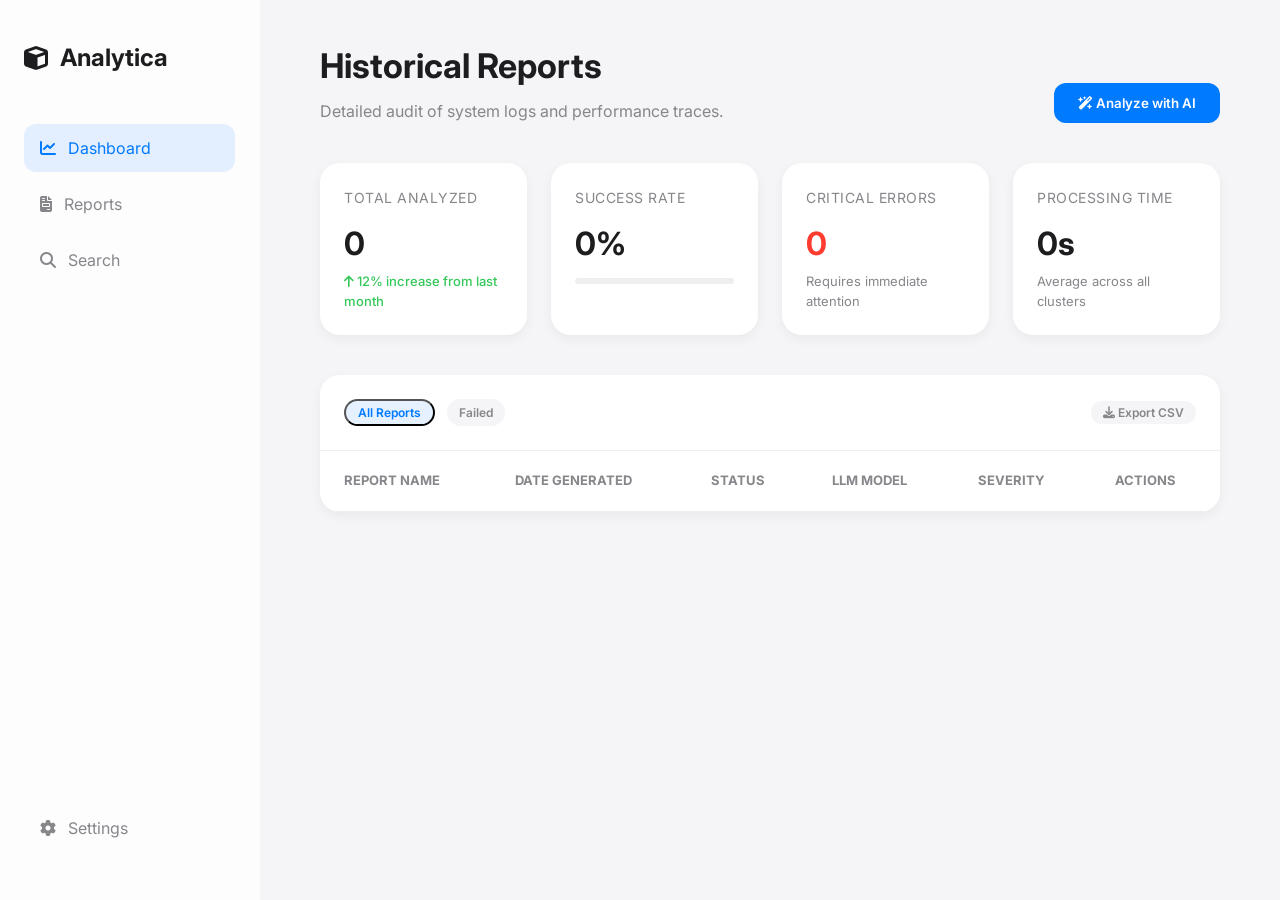
==== frontend/index.html @ 4d334c38 "Initial commit: Journal Log Dashboard project" ====
<!DOCTYPE html>
<html lang="ko">
<head>
    <meta charset="UTF-8">
    <meta name="viewport" content="width=device-width, initial-scale=1.0">
    <title>Analytica | Log Intelligence Dashboard</title>
    <link rel="stylesheet" href="css/style.css">
    <link rel="stylesheet" href="https://cdnjs.cloudflare.com/ajax/libs/font-awesome/6.4.0/css/all.min.css">
    <link href="https://fonts.googleapis.com/css2?family=Inter:wght@400;500;600;700&display=swap" rel="stylesheet">
</head>
<body>
    <nav class="sidebar">
        <div class="logo">
            <i class="fa-solid fa-cube text-primary"></i>
            <span>Analytica</span>
        </div>
        <a href="index.html" class="nav-item active">
            <i class="fa-solid fa-chart-line"></i> Dashboard
        </a>
        <a href="index.html" class="nav-item">
            <i class="fa-solid fa-file-invoice"></i> Reports
        </a>
        <a href="#" class="nav-item">
            <i class="fa-solid fa-magnifying-glass"></i> Search
        </a>
        <div style="flex-grow: 1;"></div>
        <a href="#" class="nav-item">
            <i class="fa-solid fa-gear"></i> Settings
        </a>
    </nav>

    <header>
        <div class="header-left">
            <h1>Historical Reports</h1>
            <p>Detailed audit of system logs and performance traces.</p>
        </div>
        <div class="header-right">
            <button class="btn btn-primary" id="analyzeBtn" style="padding: 12px 24px; background: var(--primary); color: white; border: none; border-radius: 12px; font-weight: 600; cursor: pointer;">
                <i class="fa-solid fa-wand-magic-sparkles"></i> Analyze with AI
            </button>
        </div>
    </header>

    <section class="stats-container">
        <div class="stat-card">
            <div class="stat-label">Total Analyzed</div>
            <div class="stat-value" id="totalAnalyzed">0</div>
            <div style="color: var(--success); font-size: 13px; font-weight: 500;">
                <i class="fa-solid fa-arrow-up"></i> 12% increase from last month
            </div>
        </div>
        <div class="stat-card">
            <div class="stat-label">Success Rate</div>
            <div class="stat-value" id="successRate">0%</div>
            <div style="background: #eee; height: 6px; border-radius: 3px; margin-top: 10px;">
                <div id="successProgress" style="background: var(--success); height: 100%; border-radius: 3px; width: 0%;"></div>
            </div>
        </div>
        <div class="stat-card">
            <div class="stat-label">Critical Errors</div>
            <div class="stat-value" id="criticalErrors" style="color: var(--error);">0</div>
            <div style="color: var(--text-secondary); font-size: 13px;">Requires immediate attention</div>
        </div>
        <div class="stat-card">
            <div class="stat-label">Processing Time</div>
            <div class="stat-value" id="avgProcTime">0s</div>
            <div style="color: var(--text-secondary); font-size: 13px;">Average across all clusters</div>
        </div>
    </section>

    <main class="content-wrapper">
        <div class="reports-list">
            <div style="padding: 24px; border-bottom: 1px solid #eee; display: flex; justify-content: space-between; align-items: center;">
                <div style="display: flex; gap: 12px;">
                    <button class="badge badge-info">All Reports</button>
                    <button class="badge" style="background: #f5f5f7; color: var(--text-secondary); border: none; cursor: pointer;">Failed</button>
                </div>
                <button class="badge" style="background: #f5f5f7; color: var(--text-secondary); border: none; cursor: pointer;">
                    <i class="fa-solid fa-download"></i> Export CSV
                </button>
            </div>
            <table class="report-table">
                <thead>
                    <tr>
                        <th>Report Name</th>
                        <th>Date Generated</th>
                        <th>Status</th>
                        <th>LLM Model</th>
                        <th>Severity</th>
                        <th>Actions</th>
                    </tr>
                </thead>
                <tbody id="reportsTableBody">
                    <!-- Data injected via JS -->
                </tbody>
            </table>
            <div id="noDataMessage" style="padding: 60px; text-align: center; color: var(--text-secondary); display: none;">
                <i class="fa-solid fa-folder-open" style="font-size: 48px; margin-bottom: 16px; opacity: 0.3;"></i>
                <p>No reports found. Send a webhook to start analyzing.</p>
            </div>
        </div>
    </main>

    <script src="js/app.js"></script>
</body>
</html>
---- frontend/css/style.css ----
:root {
  --primary: #007aff;
  --bg-color: #f5f5f7;
  --glass-bg: rgba(255, 255, 255, 0.8);
  --glass-border: rgba(255, 255, 255, 0.3);
  --text-main: #1d1d1f;
  --text-secondary: #86868b;
  --success: #34c759;
  --error: #ff3b30;
  --warning: #ff9500;
  --card-radius: 20px;
  --transition: all 0.3s cubic-bezier(0.4, 0, 0.2, 1);
}

* {
  box-sizing: border-box;
  margin: 0;
  padding: 0;
  font-family: 'Inter', -apple-system, BlinkMacSystemFont, "Segoe UI", Roboto, sans-serif;
}

body {
  background-color: var(--bg-color);
  color: var(--text-main);
  line-height: 1.5;
  -webkit-font-smoothing: antialiased;
  padding-left: 260px; /* Sidebar space */
}

/* Sidebar */
.sidebar {
  position: fixed;
  left: 0;
  top: 0;
  bottom: 0;
  width: 260px;
  background: var(--glass-bg);
  backdrop-filter: blur(20px);
  border-right: 1px solid var(--glass-border);
  padding: 40px 24px;
  display: flex;
  flex-direction: column;
  z-index: 1000;
}

.logo {
  font-size: 24px;
  font-weight: 700;
  margin-bottom: 48px;
  display: flex;
  align-items: center;
  gap: 12px;
}

.nav-item {
  display: flex;
  align-items: center;
  padding: 12px 16px;
  color: var(--text-secondary);
  text-decoration: none;
  border-radius: 12px;
  margin-bottom: 8px;
  transition: var(--transition);
}

.nav-item:hover, .nav-item.active {
  background: rgba(0, 122, 255, 0.1);
  color: var(--primary);
}

.nav-item i {
  margin-right: 12px;
}

/* Header */
header {
  padding: 40px 60px;
  display: flex;
  justify-content: space-between;
  align-items: flex-end;
}

.header-left h1 {
  font-size: 34px;
  font-weight: 700;
  margin-bottom: 8px;
}

.header-left p {
  color: var(--text-secondary);
}

/* Dashboard Stats */
.stats-container {
  display: grid;
  grid-template-columns: repeat(4, 1fr);
  gap: 24px;
  padding: 0 60px 40px;
}

.stat-card {
  background: white;
  padding: 24px;
  border-radius: var(--card-radius);
  box-shadow: 0 4px 12px rgba(0,0,0,0.05);
}

.stat-value {
  font-size: 32px;
  font-weight: 700;
  margin: 12px 0 4px;
}

.stat-label {
  color: var(--text-secondary);
  font-size: 14px;
  text-transform: uppercase;
  letter-spacing: 0.5px;
}

/* Reports Table */
.content-wrapper {
  padding: 0 60px 100px;
}

.reports-list {
  background: white;
  border-radius: var(--card-radius);
  overflow: hidden;
  box-shadow: 0 4px 12px rgba(0,0,0,0.05);
}

.report-table {
  width: 100%;
  border-collapse: collapse;
}

.report-table th {
  text-align: left;
  padding: 20px 24px;
  border-bottom: 1px solid #eee;
  color: var(--text-secondary);
  font-size: 13px;
  text-transform: uppercase;
}

.report-table td {
  padding: 20px 24px;
  border-bottom: 1px solid #f9f9f9;
}

.report-table tr:last-child td {
  border-bottom: none;
}

.badge {
  padding: 4px 12px;
  border-radius: 20px;
  font-size: 12px;
  font-weight: 600;
  display: inline-block;
}

.badge-success { background: rgba(52, 199, 89, 0.1); color: var(--success); }
.badge-error { background: rgba(255, 59, 48, 0.1); color: var(--error); }
.badge-warning { background: rgba(255, 149, 0, 0.1); color: var(--warning); }
.badge-info { background: rgba(0, 122, 255, 0.1); color: var(--primary); }

.view-btn {
  color: var(--primary);
  text-decoration: none;
  font-weight: 600;
  font-size: 14px;
}

/* Detail Page Header */
.detail-header {
  padding: 40px 60px;
  display: flex;
  justify-content: space-between;
  align-items: center;
}

/* AI Analysis Box */
.ai-summary-box {
  background: linear-gradient(135deg, #f0f4ff 0%, #ffffff 100%);
  border: 1px solid rgba(0,122,255,0.1);
  padding: 32px;
  border-radius: var(--card-radius);
  margin-bottom: 32px;
  position: relative;
  overflow: hidden;
}

.ai-summary-box::before {
  content: 'AI';
  position: absolute;
  top: -20px;
  right: -10px;
  font-size: 120px;
  font-weight: 900;
  color: rgba(0,122,255,0.03);
}

/* Detail Grid */
.detail-grid {
  display: grid;
  grid-template-columns: 2fr 1fr;
  gap: 32px;
}

.detail-card {
  background: white;
  padding: 32px;
  border-radius: var(--card-radius);
  box-shadow: 0 4px 12px rgba(0,0,0,0.05);
}

.log-entries-list {
  margin-top: 40px;
}

.log-item {
  border-bottom: 1px solid #eee;
  padding: 20px 0;
}

.log-item:last-child {
  border-bottom: none;
}

.stack-trace {
  background: #1e1e1e;
  color: #dcdcdc;
  padding: 16px;
  border-radius: 8px;
  font-family: 'Fira Code', monospace;
  font-size: 13px;
  margin-top: 12px;
  overflow-x: auto;
}
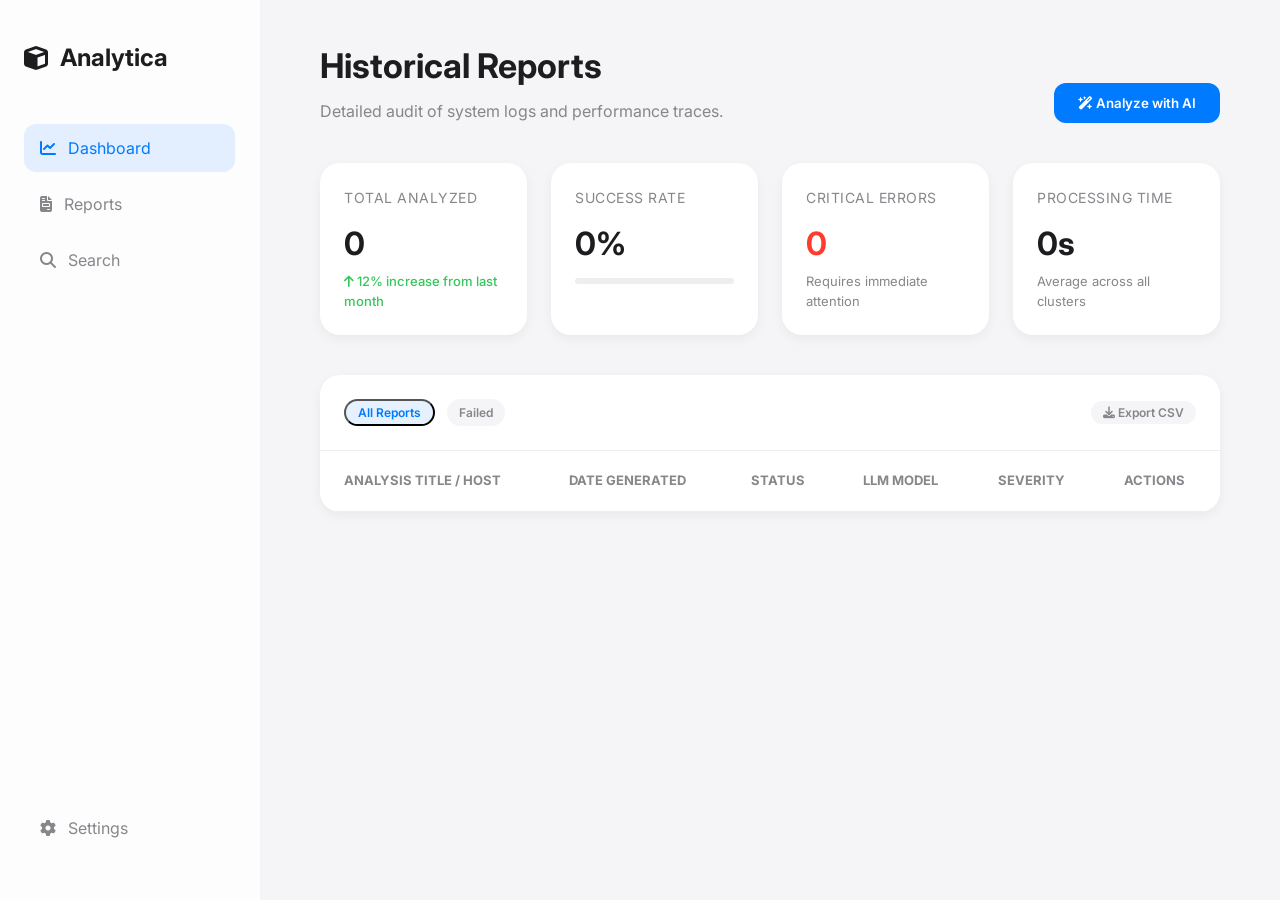
==== commit d101072c: "feat: update log analysis data structure and dashboard UI with metadata section" ====
--- a/frontend/index.html
+++ b/frontend/index.html
@@ -82,7 +82,7 @@
             <table class="report-table">
                 <thead>
                     <tr>
-                        <th>Report Name</th>
+                        <th>Analysis Title / Host</th>
                         <th>Date Generated</th>
                         <th>Status</th>
                         <th>LLM Model</th>
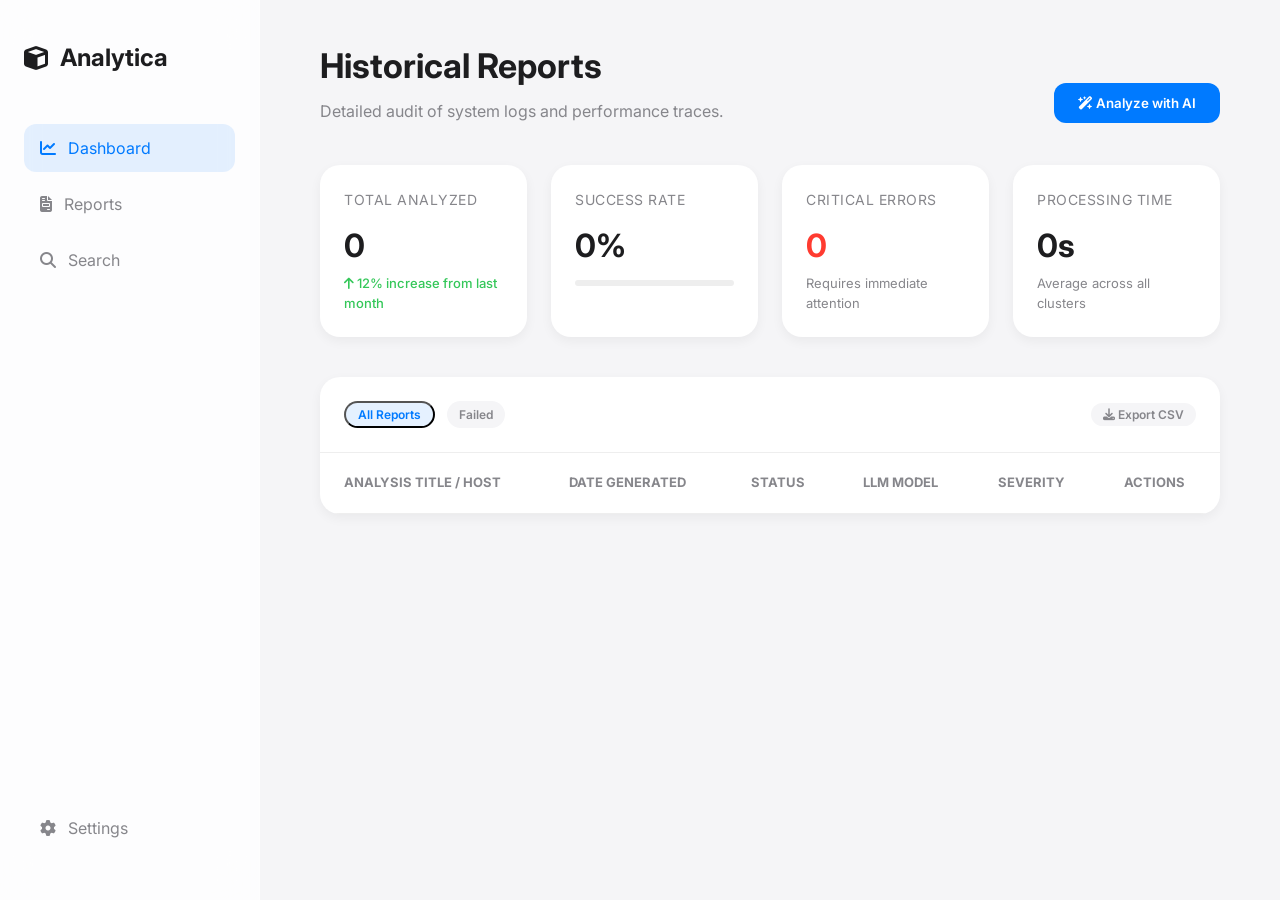
==== commit 916e93ee: "feat: extend retention to 30 days and add search functionality (title/date)" ====
--- a/frontend/index.html
+++ b/frontend/index.html
@@ -4,7 +4,7 @@
     <meta charset="UTF-8">
     <meta name="viewport" content="width=device-width, initial-scale=1.0">
     <title>Analytica | Log Intelligence Dashboard</title>
-    <link rel="stylesheet" href="css/style.css">
+    <link rel="stylesheet" href="css/style.css?v=1.2">
     <link rel="stylesheet" href="https://cdnjs.cloudflare.com/ajax/libs/font-awesome/6.4.0/css/all.min.css">
     <link href="https://fonts.googleapis.com/css2?family=Inter:wght@400;500;600;700&display=swap" rel="stylesheet">
 </head>
@@ -20,7 +20,7 @@
         <a href="index.html" class="nav-item">
             <i class="fa-solid fa-file-invoice"></i> Reports
         </a>
-        <a href="#" class="nav-item">
+        <a href="javascript:void(0)" class="nav-item" id="searchNav">
             <i class="fa-solid fa-magnifying-glass"></i> Search
         </a>
         <div style="flex-grow: 1;"></div>
@@ -40,6 +40,31 @@
             </button>
         </div>
     </header>
+
+    <section id="searchPanel" class="search-panel">
+        <div class="search-grid">
+            <div class="search-field">
+                <label><i class="fa-solid fa-heading"></i> Title / Host</label>
+                <input type="text" id="searchTitle" placeholder="Search by title or host name...">
+            </div>
+            <div class="search-field">
+                <label><i class="fa-solid fa-calendar-day"></i> From</label>
+                <input type="date" id="searchDateFrom">
+            </div>
+            <div class="search-field">
+                <label><i class="fa-solid fa-calendar-day"></i> To</label>
+                <input type="date" id="searchDateTo">
+            </div>
+            <div class="search-actions">
+                <button class="btn btn-primary" id="applySearchBtn">
+                    <i class="fa-solid fa-magnifying-glass"></i> Search
+                </button>
+                <button class="btn btn-secondary" id="clearSearchBtn">
+                    <i class="fa-solid fa-rotate-left"></i> Clear
+                </button>
+            </div>
+        </div>
+    </section>
 
     <section class="stats-container">
         <div class="stat-card">
@@ -101,6 +126,6 @@
         </div>
     </main>
 
-    <script src="js/app.js"></script>
+    <script src="js/app.js?v=1.2"></script>
 </body>
 </html>
--- a/frontend/css/style.css
+++ b/frontend/css/style.css
@@ -239,3 +239,187 @@
   margin-top: 12px;
   overflow-x: auto;
 }
+
+/* Markdown Rendering Styles */
+#detailedAnalysisContent h1, #detailedAnalysisContent h2, #detailedAnalysisContent h3 {
+  margin: 24px 0 16px;
+  color: var(--text-main);
+  border-bottom: 1px solid rgba(0,0,0,0.05);
+  padding-bottom: 8px;
+}
+
+#detailedAnalysisContent h2 { font-size: 1.4em; }
+#detailedAnalysisContent h3 { font-size: 1.2em; }
+
+#detailedAnalysisContent p {
+  margin-bottom: 16px;
+}
+
+#detailedAnalysisContent ul, #detailedAnalysisContent ol {
+  margin-bottom: 16px;
+  padding-left: 24px;
+}
+
+#detailedAnalysisContent li {
+  margin-bottom: 8px;
+}
+
+#detailedAnalysisContent table {
+  width: 100%;
+  border-collapse: collapse;
+  margin: 20px 0;
+  background: white;
+  border-radius: 8px;
+  overflow: hidden;
+  box-shadow: 0 1px 3px rgba(0,0,0,0.05);
+}
+
+#detailedAnalysisContent th, #detailedAnalysisContent td {
+  padding: 12px 16px;
+  text-align: left;
+  border-bottom: 1px solid #eee;
+}
+
+#detailedAnalysisContent th {
+  background: #f8f8f9;
+  font-weight: 700;
+  font-size: 13px;
+  text-transform: uppercase;
+  color: var(--text-secondary);
+}
+
+#detailedAnalysisContent tr:last-child td {
+  border-bottom: none;
+}
+
+#detailedAnalysisContent tr:nth-child(even) {
+  background-color: #fbfbfb;
+}
+
+#detailedAnalysisContent blockquote {
+  border-left: 4px solid var(--primary);
+  padding-left: 16px;
+  margin: 16px 0;
+  color: var(--text-secondary);
+  font-style: italic;
+}
+
+#detailedAnalysisContent code {
+  background: rgba(0,0,0,0.05);
+  padding: 2px 6px;
+  border-radius: 4px;
+  font-family: 'Fira Code', monospace;
+  font-size: 0.9em;
+}
+
+.delete-btn {
+  background: rgba(255, 59, 48, 0.05);
+  color: var(--error);
+  border: 1px solid rgba(255, 59, 48, 0.1);
+  width: 32px;
+  height: 32px;
+  border-radius: 8px;
+  display: flex;
+  align-items: center;
+  justify-content: center;
+  cursor: pointer;
+  transition: var(--transition);
+  font-size: 14px;
+}
+
+.delete-btn:hover {
+  background: var(--error);
+  color: white;
+  transform: scale(1.05);
+  box-shadow: 0 4px 12px rgba(255, 59, 48, 0.2);
+}
+
+/* Search Panel Styles */
+.search-panel {
+  max-height: 0;
+  overflow: hidden;
+  transition: max-height 0.4s cubic-bezier(0.4, 0, 0.2, 1), opacity 0.3s ease, margin 0.3s ease;
+  opacity: 0;
+  margin: 0 60px;
+  background: white;
+  border-radius: var(--card-radius);
+  box-shadow: 0 10px 30px rgba(0,0,0,0.08);
+  border: 1px solid rgba(0,0,0,0.05);
+}
+
+.search-panel.visible {
+  max-height: 400px;
+  opacity: 1;
+  margin-bottom: 32px;
+  padding: 32px;
+}
+
+.search-grid {
+  display: grid;
+  grid-template-columns: 2fr 1fr 1fr 1fr;
+  gap: 20px;
+  align-items: flex-end;
+}
+
+.search-field {
+  display: flex;
+  flex-direction: column;
+  gap: 10px;
+}
+
+.search-field label {
+  font-size: 12px;
+  font-weight: 700;
+  color: var(--text-secondary);
+  text-transform: uppercase;
+  letter-spacing: 0.5px;
+}
+
+.search-field input {
+  padding: 12px 16px;
+  border: 1.5px solid #eee;
+  border-radius: 12px;
+  font-size: 14px;
+  outline: none;
+  transition: var(--transition);
+  background: #fcfcfc;
+}
+
+.search-field input:focus {
+  border-color: var(--primary);
+  background: white;
+  box-shadow: 0 0 0 4px rgba(0, 122, 255, 0.1);
+}
+
+.search-actions {
+  display: flex;
+  gap: 12px;
+}
+
+.search-actions .btn {
+  flex: 1;
+  padding: 12px 0;
+  border-radius: 12px;
+  font-weight: 600;
+  cursor: pointer;
+  border: none;
+  transition: var(--transition);
+  display: flex;
+  align-items: center;
+  justify-content: center;
+  gap: 8px;
+}
+
+.btn-secondary {
+  background: #f0f0f2;
+  color: var(--text-main);
+}
+
+.btn-secondary:hover {
+  background: #e5e5e7;
+}
+
+.btn-primary:hover {
+  filter: brightness(1.1);
+  transform: translateY(-1px);
+}
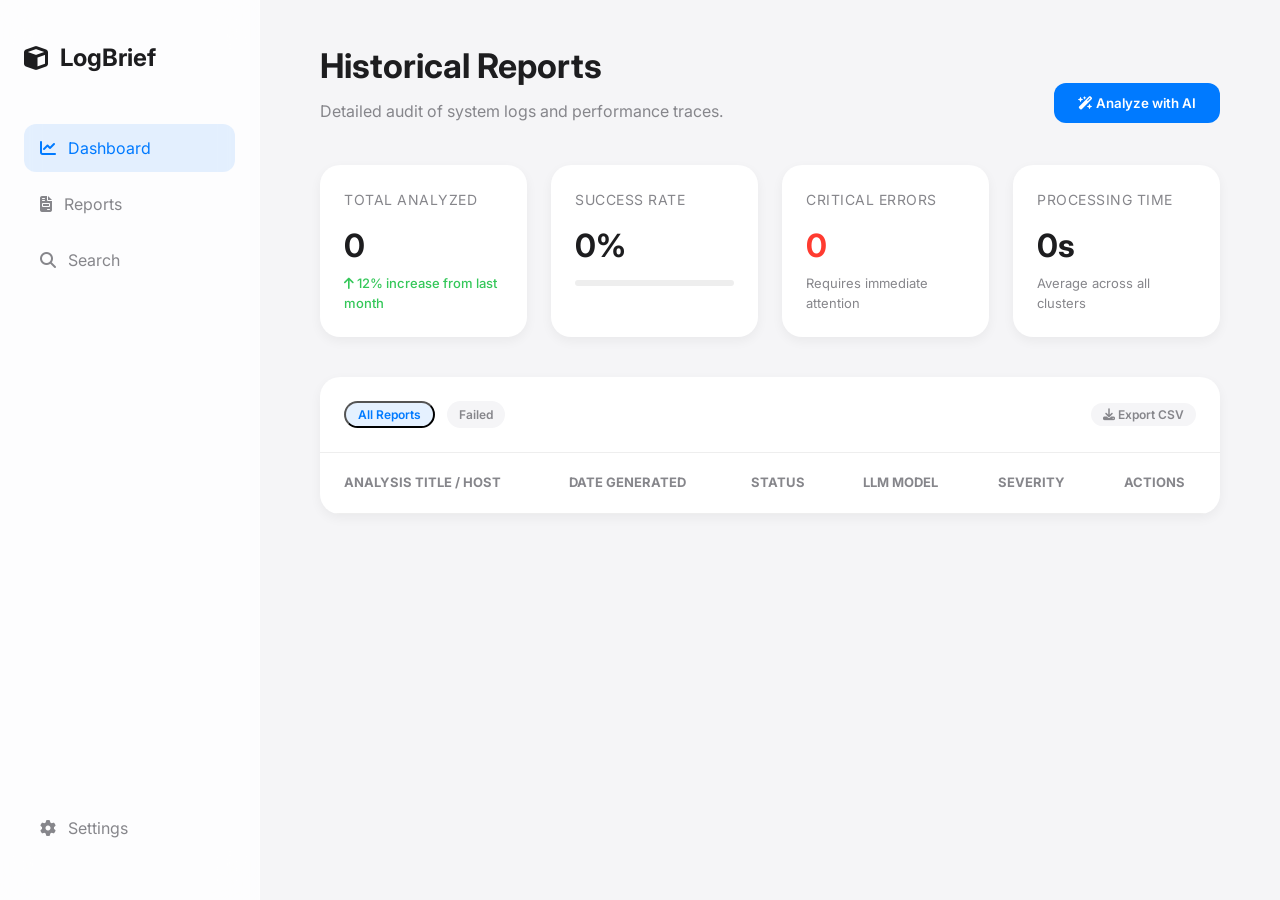
==== commit eef5a092: "rebrand: Rename to LogBrief and simplify UI sections" ====
--- a/frontend/index.html
+++ b/frontend/index.html
@@ -3,7 +3,7 @@
 <head>
     <meta charset="UTF-8">
     <meta name="viewport" content="width=device-width, initial-scale=1.0">
-    <title>Analytica | Log Intelligence Dashboard</title>
+    <title>LogBrief | Log Intelligence Dashboard</title>
     <link rel="stylesheet" href="css/style.css?v=1.2">
     <link rel="stylesheet" href="https://cdnjs.cloudflare.com/ajax/libs/font-awesome/6.4.0/css/all.min.css">
     <link href="https://fonts.googleapis.com/css2?family=Inter:wght@400;500;600;700&display=swap" rel="stylesheet">
@@ -12,7 +12,7 @@
     <nav class="sidebar">
         <div class="logo">
             <i class="fa-solid fa-cube text-primary"></i>
-            <span>Analytica</span>
+            <span>LogBrief</span>
         </div>
         <a href="index.html" class="nav-item active">
             <i class="fa-solid fa-chart-line"></i> Dashboard
